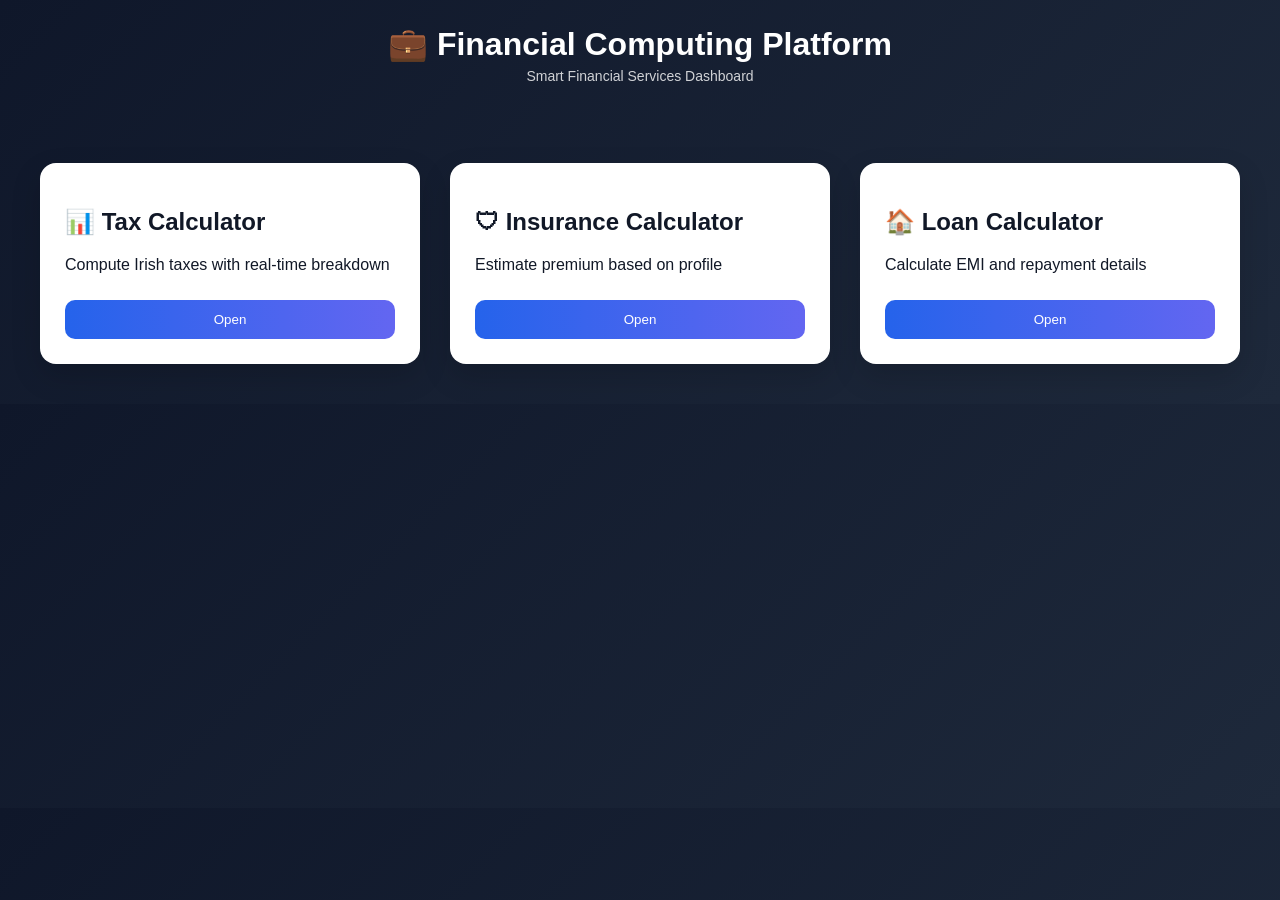
==== templates/index.html @ b42c9f5f "upload project" ====
<!DOCTYPE html>
<html>
<head>
    <title>Financial Dashboard</title>
    <link rel="stylesheet" href="/static/style.css">
</head>

<body>

<header class="hero">
    <h1>💼 Financial Computing Platform</h1>
    <p>Smart Financial Services Dashboard</p>
</header>

<div class="dashboard-grid">

    <div class="card service-card" onclick="location.href='/tax-page'">
        <h2>📊 Tax Calculator</h2>
        <p>Compute Irish taxes with real-time breakdown</p>
        <button class="service-btn">Open</button>
    </div>

    <div class="card service-card" onclick="location.href='/insurance-page'">
        <h2>🛡 Insurance Calculator</h2>
        <p>Estimate premium based on profile</p>
        <button class="service-btn">Open</button>
    </div>

    <div class="card service-card" onclick="location.href='/loan-page'">
        <h2>🏠 Loan Calculator</h2>
        <p>Calculate EMI and repayment details</p>
        <button class="service-btn">Open</button>
    </div>

</div>

</body>
</html>
---- static/style.css ----
body {
    font-family: "Inter", sans-serif;
    background: linear-gradient(135deg, #0f172a, #1e293b);
    color: #e2e8f0;
    margin: 0;
}

.hero {
    text-align: center;
    padding: 25px 20px;
    color: white;
}

.hero h1 {
    font-size: 32px;
    margin: 0;
}

.hero p {
    opacity: 0.8;
    font-size: 14px;
    margin-top: 5px;
}

.dashboard-grid {
    display: grid;
    grid-template-columns: repeat(auto-fit, minmax(320px, 1fr));
    gap: 30px; /* 🔥 spacing fixed */
    padding: 40px;
    max-width: 1200px;
    margin: 0 auto;
}

.dashboard-grid .card {
    background: #ffffff;
    color: #111827;
    border-radius: 16px;
    padding: 25px;
    box-shadow: 0 12px 30px rgba(0,0,0,0.15);
    transition: 0.2s ease;
}

.dashboard-grid .card:hover {
    transform: translateY(-5px);
}

.dashboard-grid.single-page {
    display: flex;
    justify-content: center;
    align-items: center;
    height: calc(100vh - 100px);
    padding: 20px;
}

.single-page .card {
    width: 100%;
    max-width: 700px;
    max-height: 90vh;
    background: #ffffff;
    color: #111827;
    border-radius: 16px;
    padding: 24px;
    overflow-y: auto;
    box-shadow: 0 15px 40px rgba(0,0,0,0.25);
}

.card-top {
    margin-bottom: 10px;
}

.back-link {
    font-size: 13px;
    color: #64748b;
    text-decoration: none;
    font-weight: 500;
}

.back-link:hover {
    color: #111827;
}

.card-header {
    display: flex;
    justify-content: space-between;
    align-items: center;
    margin-bottom: 15px;
}

.card-header h2 {
    margin: 0;
}

.badge {
    background: #6366f1;
    color: white;
    padding: 4px 10px;
    border-radius: 8px;
    font-size: 12px;
}

.calc-form input,
.calc-form select {
    width: 100%;
    padding: 10px;
    margin: 8px 0;
    border-radius: 8px;
    border: 1px solid #d1d5db;
}

button {
    width: 100%;
    padding: 12px;
    margin-top: 10px;
    border: none;
    background: linear-gradient(90deg, #2563eb, #6366f1);
    color: white;
    border-radius: 10px;
    cursor: pointer;
}

.result-box {
    margin-top: 15px;
    background: #f9fafb;
    padding: 12px;
    border-radius: 10px;
}

.metric {
    display: flex;
    justify-content: space-between;
    padding: 10px 0;
}

.info-box {
    margin-top: 15px;
    padding: 12px;
    background: #f1f5f9;
    border-radius: 10px;
}

@media (max-width: 768px) {

    .dashboard-grid {
        grid-template-columns: 1fr;
    }

    .dashboard-grid.single-page {
        height: auto;
    }

    .single-page .card {
        max-height: none;
    }
}
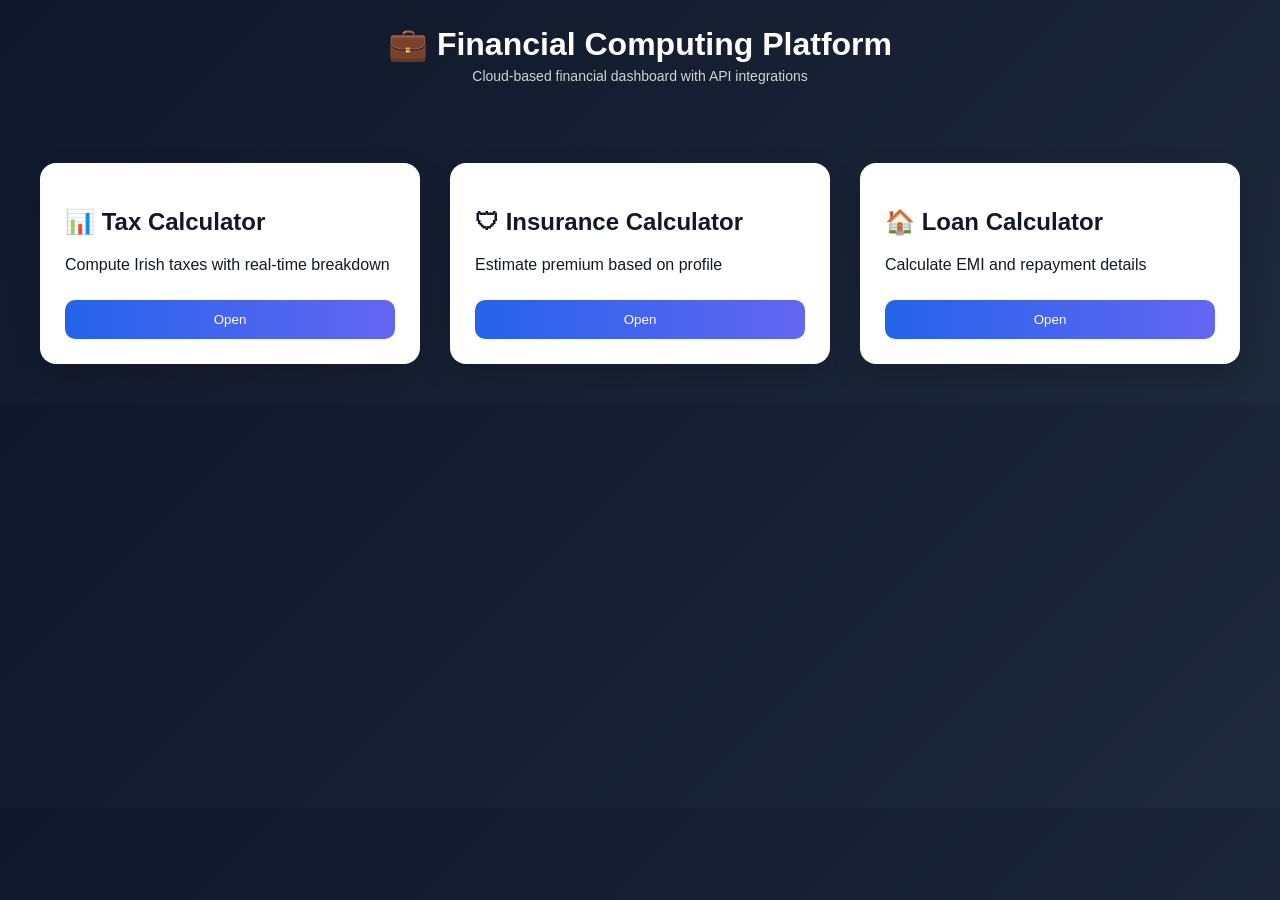
==== commit 3645f3e8: "Update index.html test" ====
--- a/templates/index.html
+++ b/templates/index.html
@@ -9,7 +9,7 @@
 
 <header class="hero">
     <h1>💼 Financial Computing Platform</h1>
-    <p>Smart Financial Services Dashboard</p>
+    <p>Cloud-based financial dashboard with API integrations</p>
 </header>
 
 <div class="dashboard-grid">
@@ -35,4 +35,4 @@
 </div>
 
 </body>
-</html>+</html>
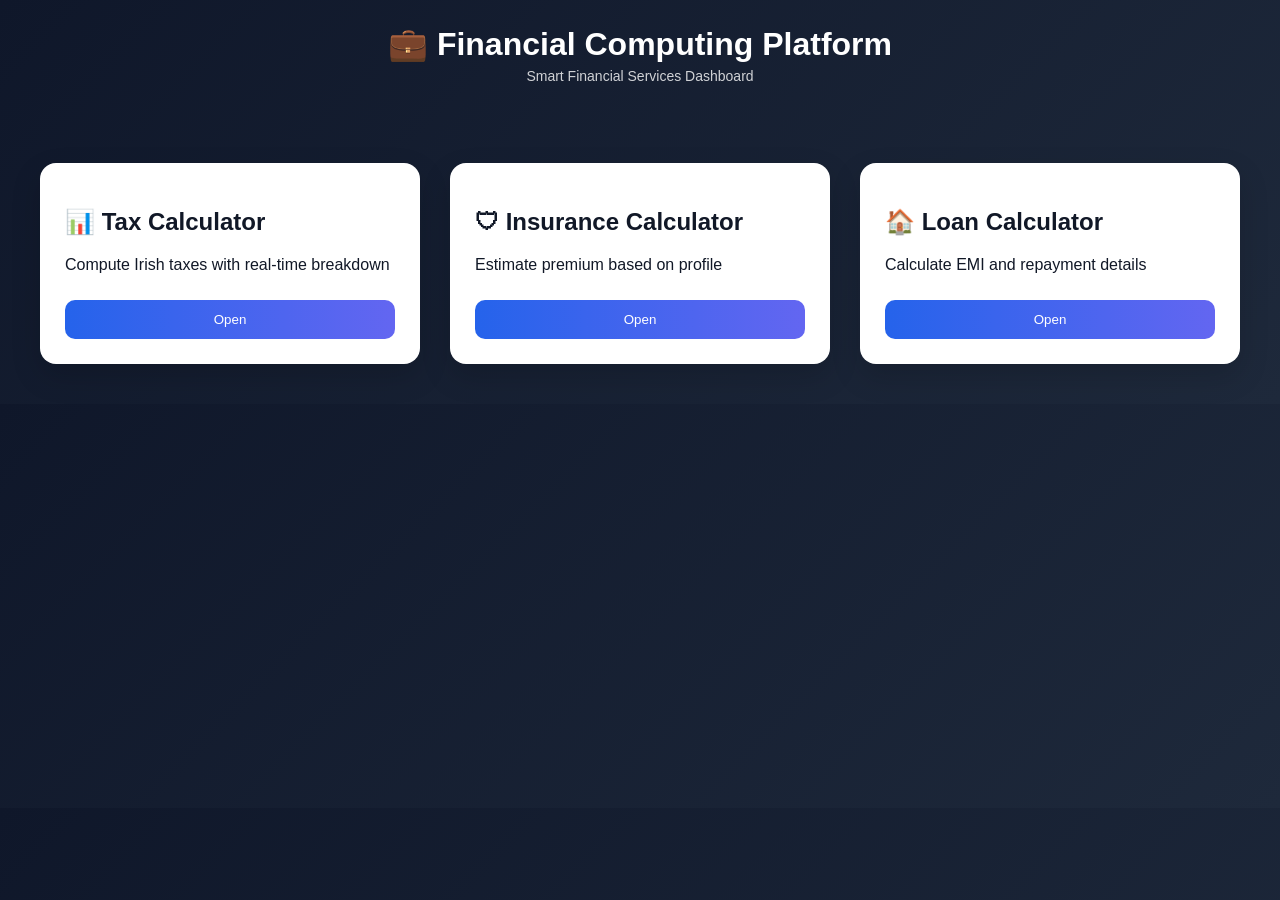
==== commit 7e7b965c: "testing 1 Fresh changes" ====
--- a/templates/index.html
+++ b/templates/index.html
@@ -9,7 +9,7 @@
 
 <header class="hero">
     <h1>💼 Financial Computing Platform</h1>
-    <p>Cloud-based financial dashboard with API integrations</p>
+    <p>Smart Financial Services Dashboard</p>
 </header>
 
 <div class="dashboard-grid">
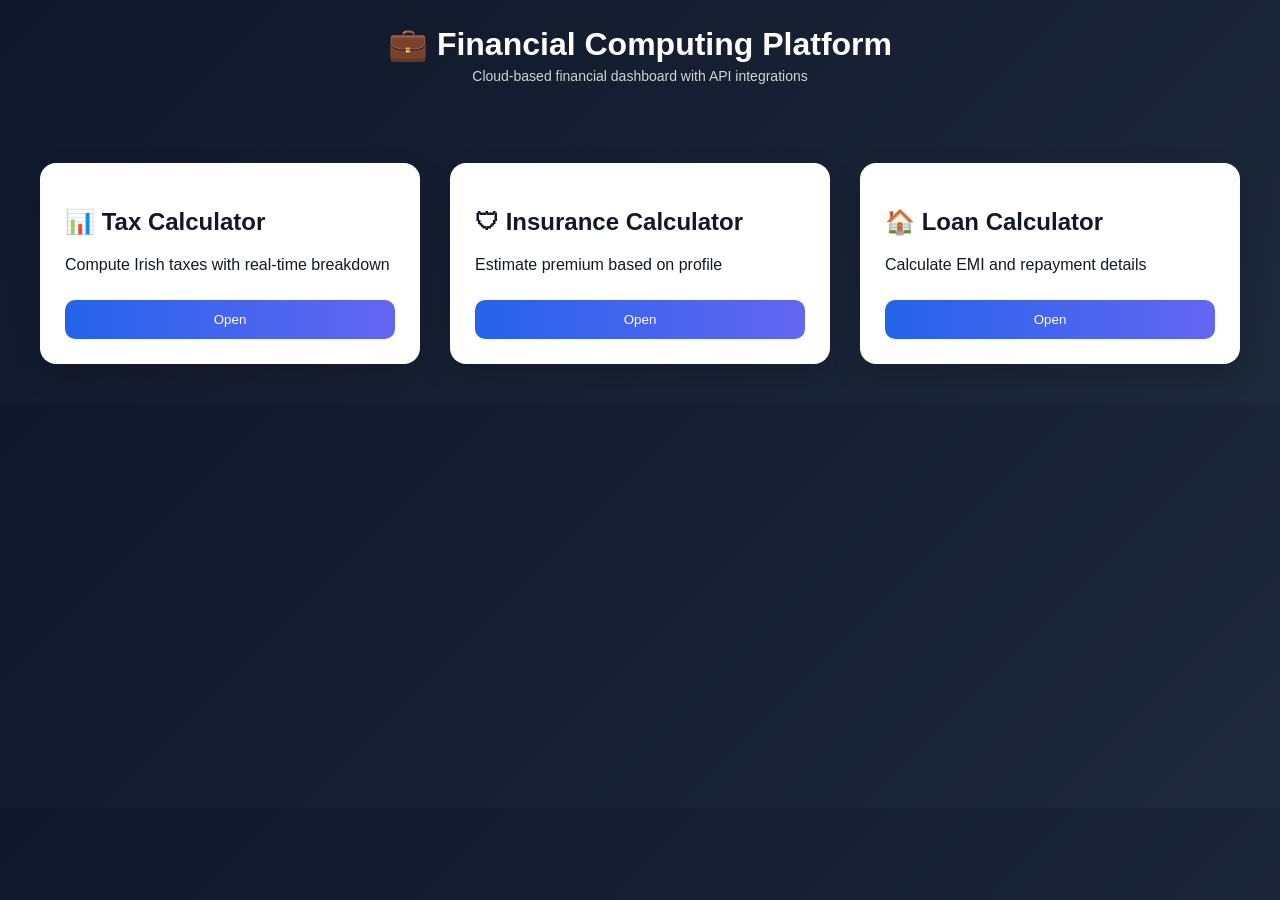
==== commit 3220380b: "testing 2" ====
--- a/templates/index.html
+++ b/templates/index.html
@@ -9,7 +9,7 @@
 
 <header class="hero">
     <h1>💼 Financial Computing Platform</h1>
-    <p>Smart Financial Services Dashboard</p>
+    <p>Cloud-based financial dashboard with API integrations</p>
 </header>
 
 <div class="dashboard-grid">
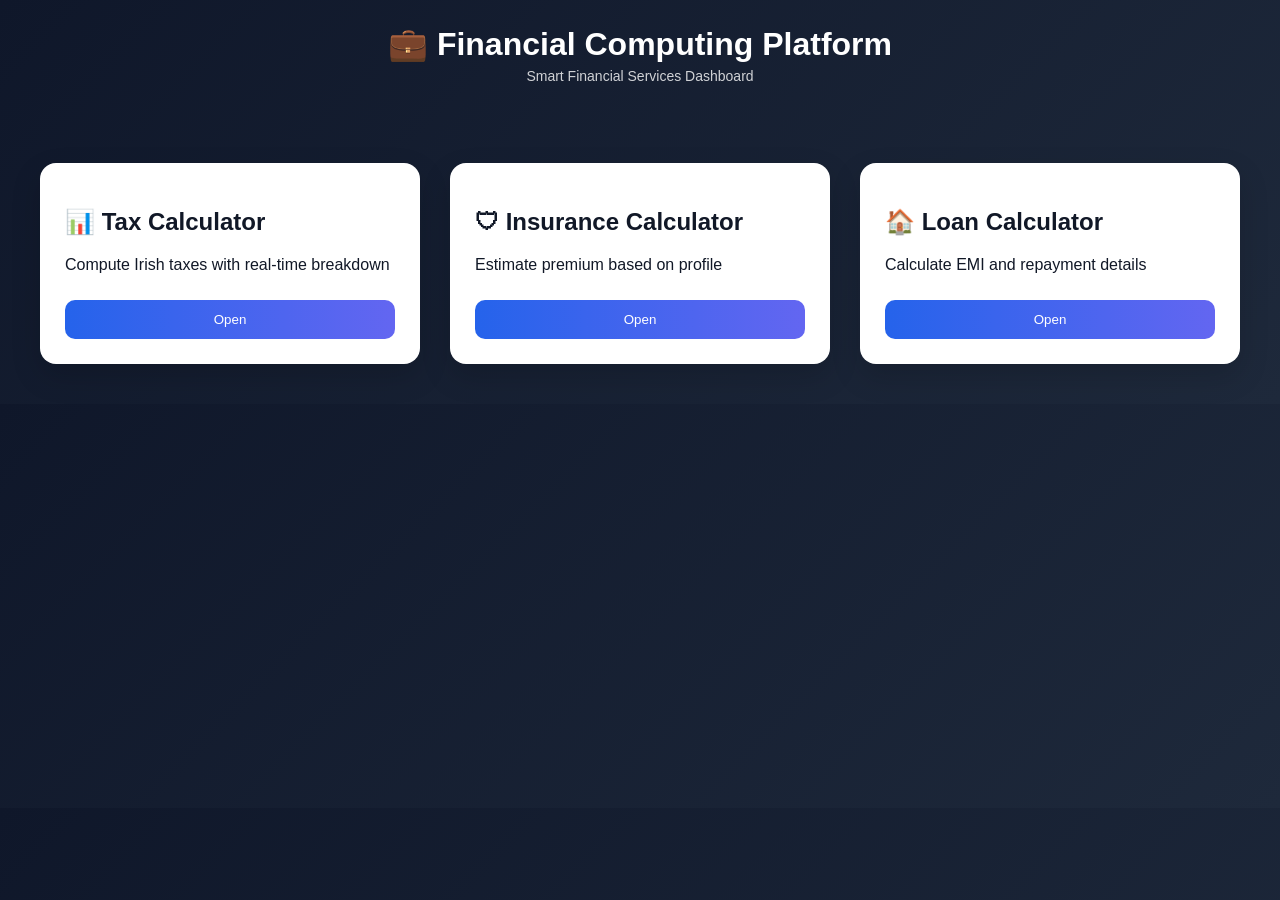
==== commit 543a9305: "testing 4" ====
--- a/templates/index.html
+++ b/templates/index.html
@@ -9,7 +9,7 @@
 
 <header class="hero">
     <h1>💼 Financial Computing Platform</h1>
-    <p>Cloud-based financial dashboard with API integrations</p>
+    <p>Smart Financial Services Dashboard</p>
 </header>
 
 <div class="dashboard-grid">
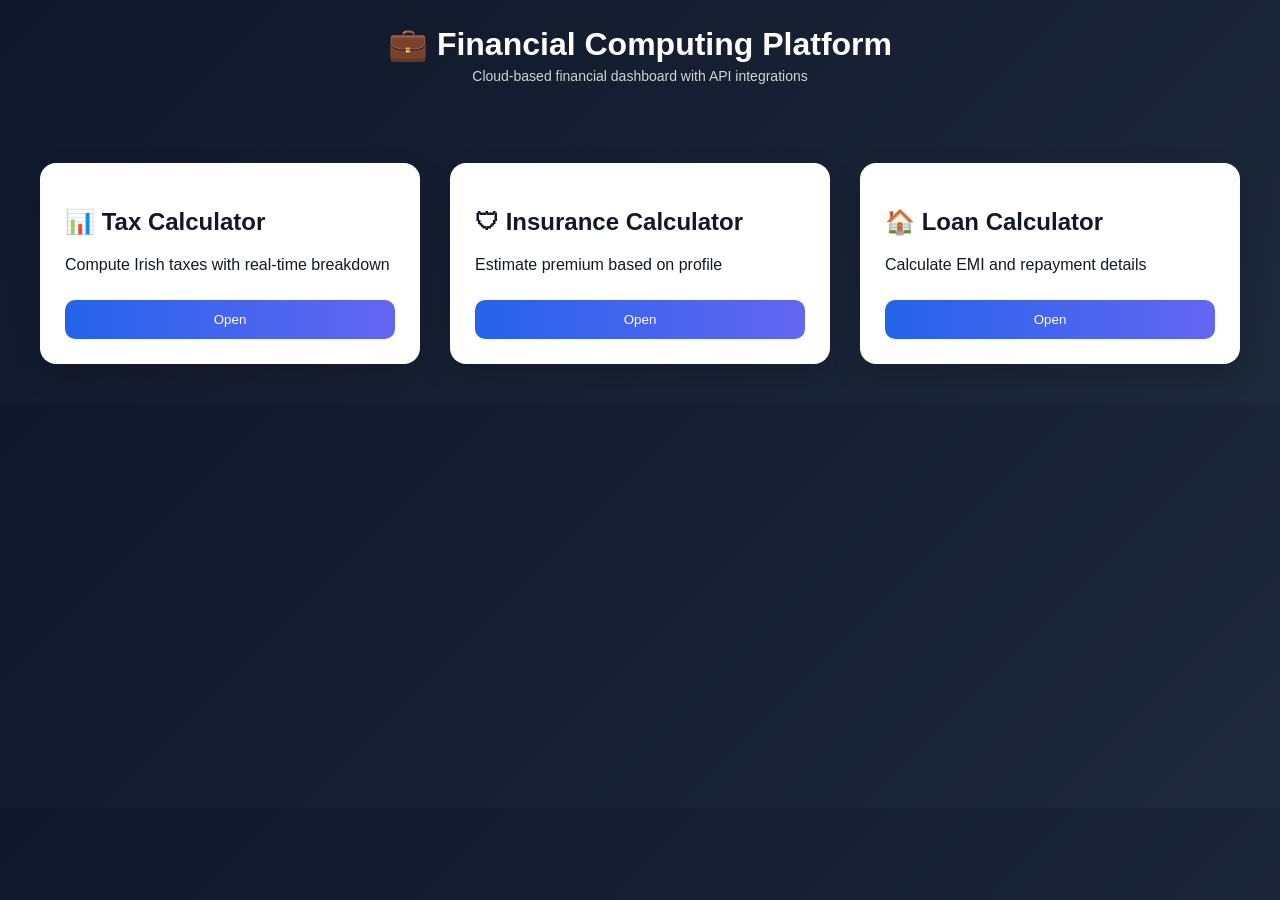
==== commit 4331e159: "testing 5" ====
--- a/templates/index.html
+++ b/templates/index.html
@@ -9,7 +9,7 @@
 
 <header class="hero">
     <h1>💼 Financial Computing Platform</h1>
-    <p>Smart Financial Services Dashboard</p>
+    <p>Cloud-based financial dashboard with API integrations</p>
 </header>
 
 <div class="dashboard-grid">
